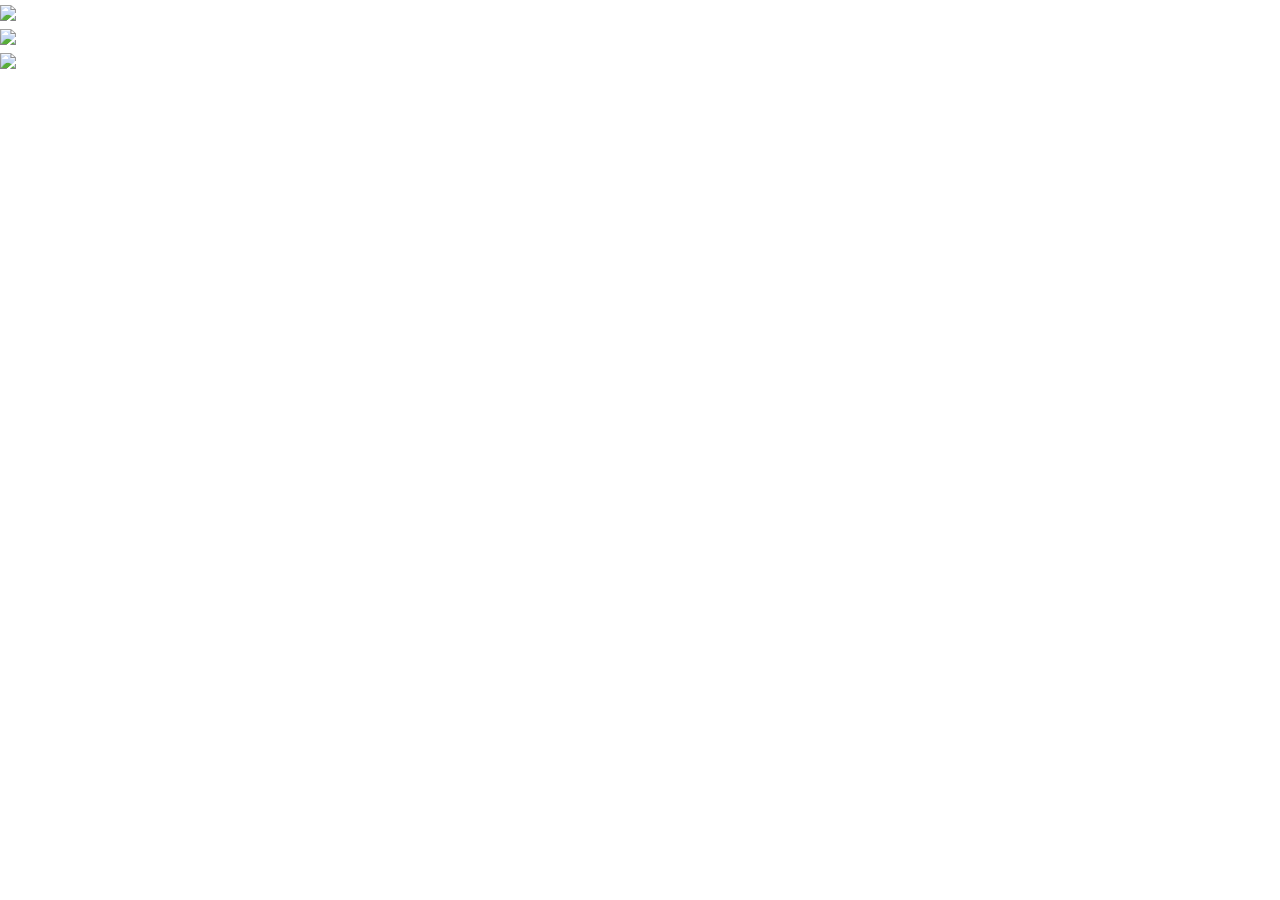
==== clone_applemusic_UI.html @ 35b53d31 "position sticky" ====
<!DOCTYPE html>
<html lang="en">

<head>
  <meta charset="UTF-8">
  <meta http-equiv="X-UA-Compatible" content="IE=edge">
  <meta name="viewport" content="width=device-width, initial-scale=1.0">
  <link href="https://cdn.jsdelivr.net/npm/bootstrap@5.1.3/dist/css/bootstrap.min.css" rel="stylesheet">
  <link rel="stylesheet" href="clone_applemusic_UI.css">
  <title>Document</title>
</head>

<body>

  <div class="card-background">
    <div class="card-box">
      <img src="카드이미지1경로">
    </div>
    <div class="card-box">
      <img src="카드이미지2경로">
    </div>
    <div class="card-box">
      <img src="카드이미지3경로">
    </div>
  </div>








  <script src="https://cdnjs.cloudflare.com/ajax/libs/jquery/3.6.0/jquery.min.js"
    integrity="sha512-894YE6QWD5I59HgZOGReFYm4dnWc1Qt5NtvYSaNcOP+u1T9qYdvdihz0PPSiiqn/+/3e7Jo4EaG7TubfWGUrMQ=="
    crossorigin="anonymous" referrerpolicy="no-referrer"></script>
  <script src="https://cdn.jsdelivr.net/npm/bootstrap@5.1.3/dist/js/bootstrap.bundle.min.js"></script>
</body>

</html>
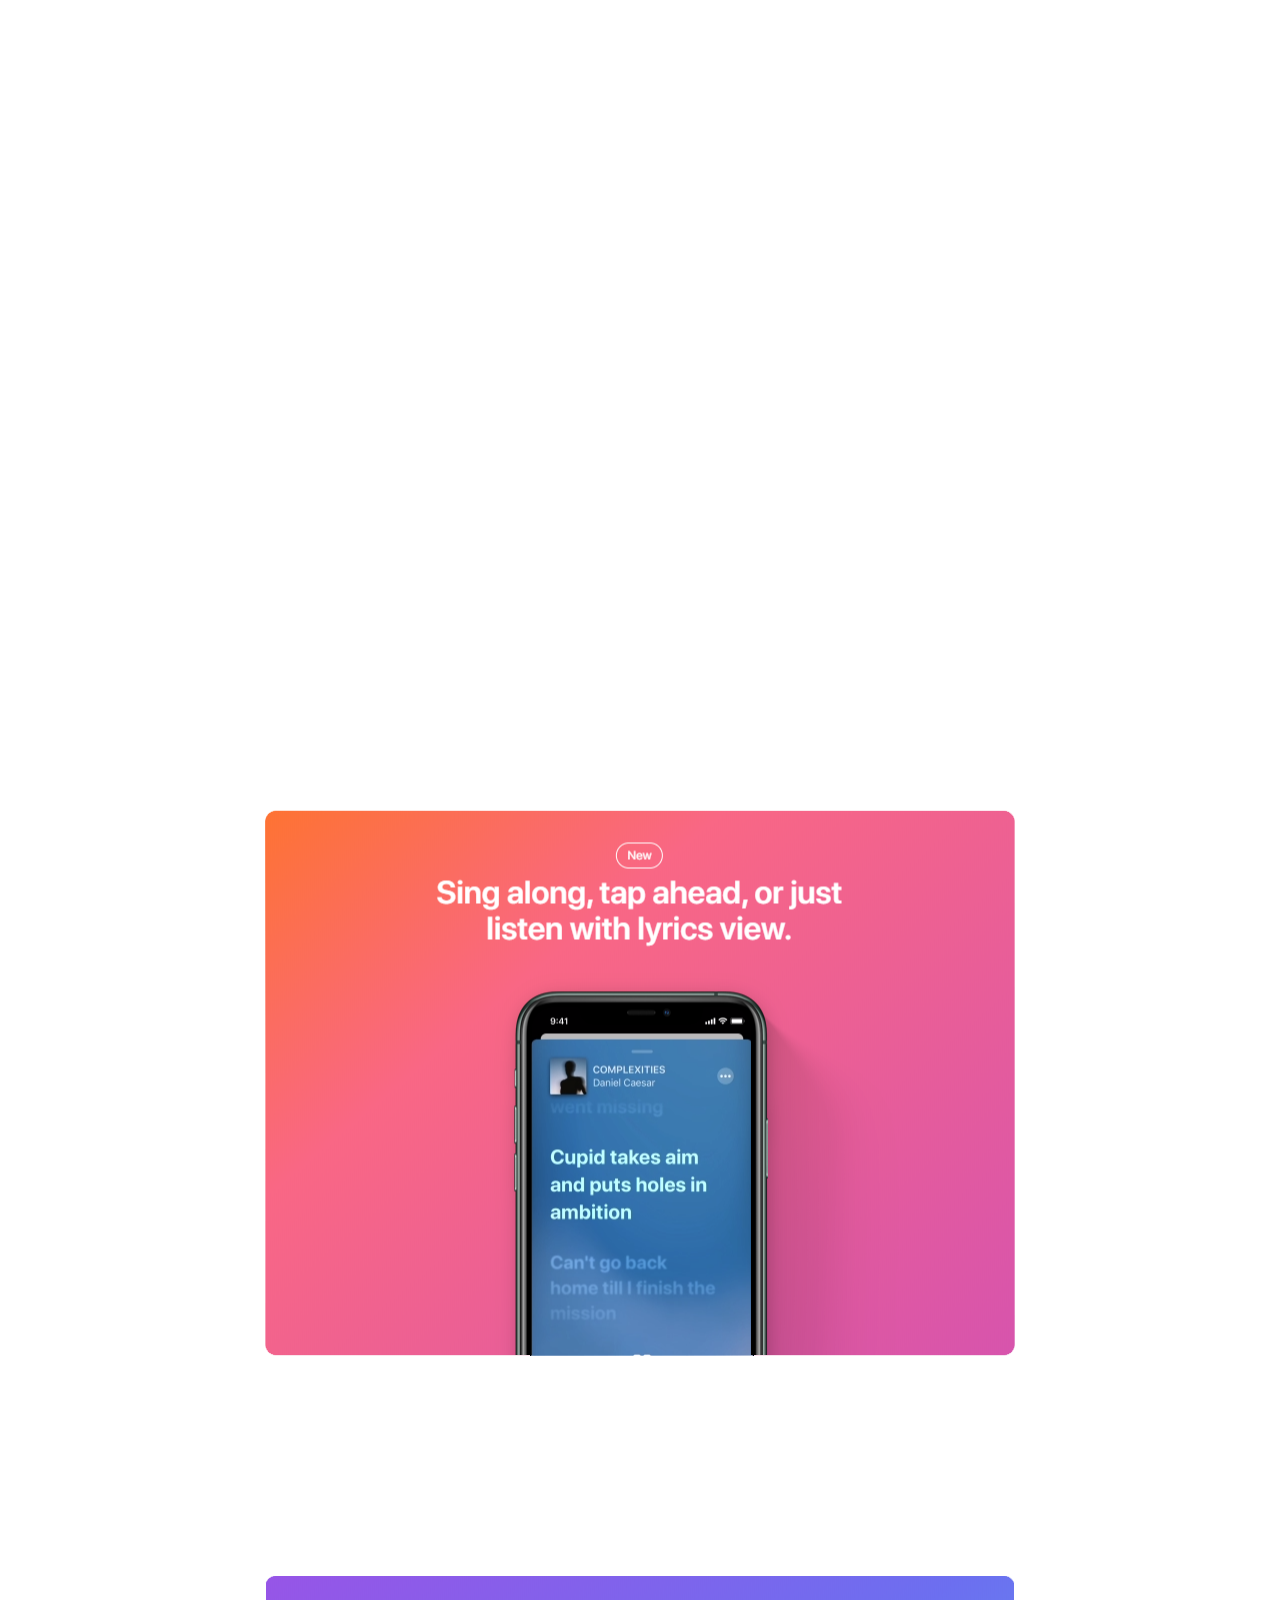
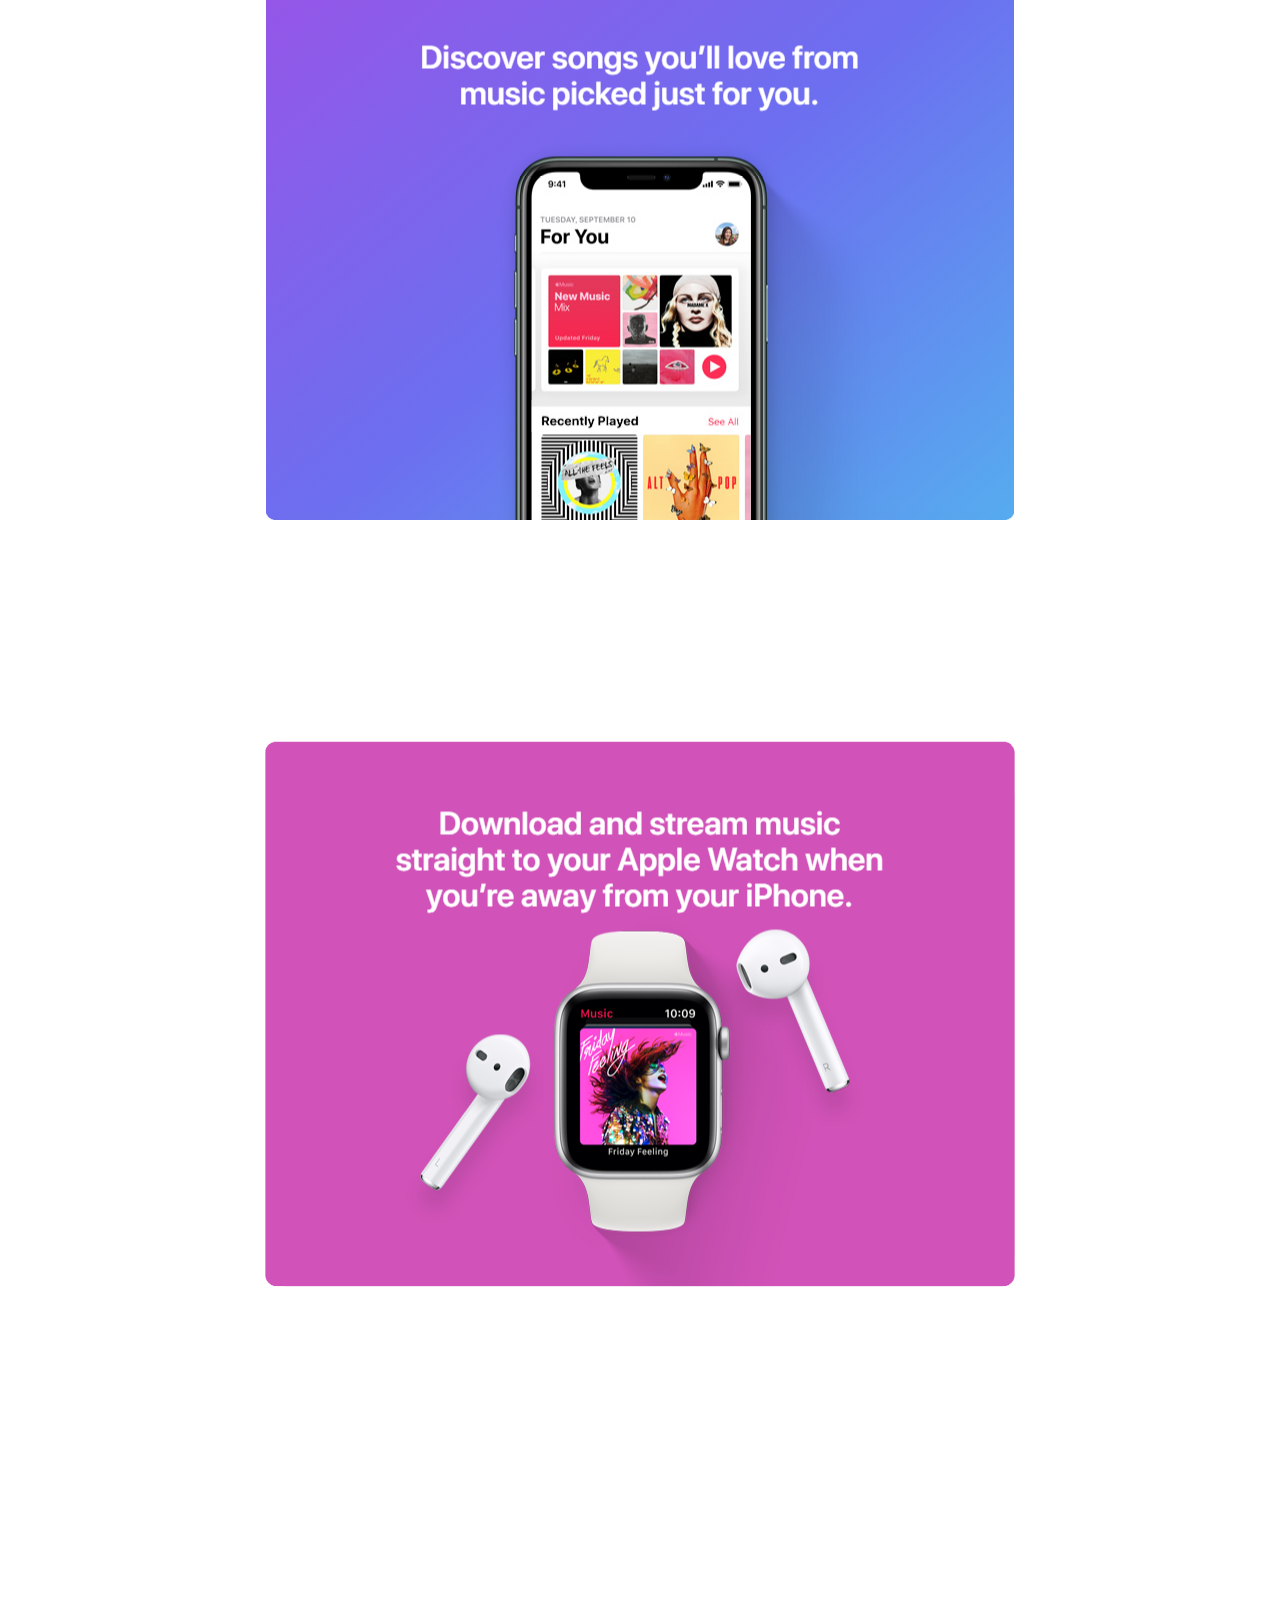
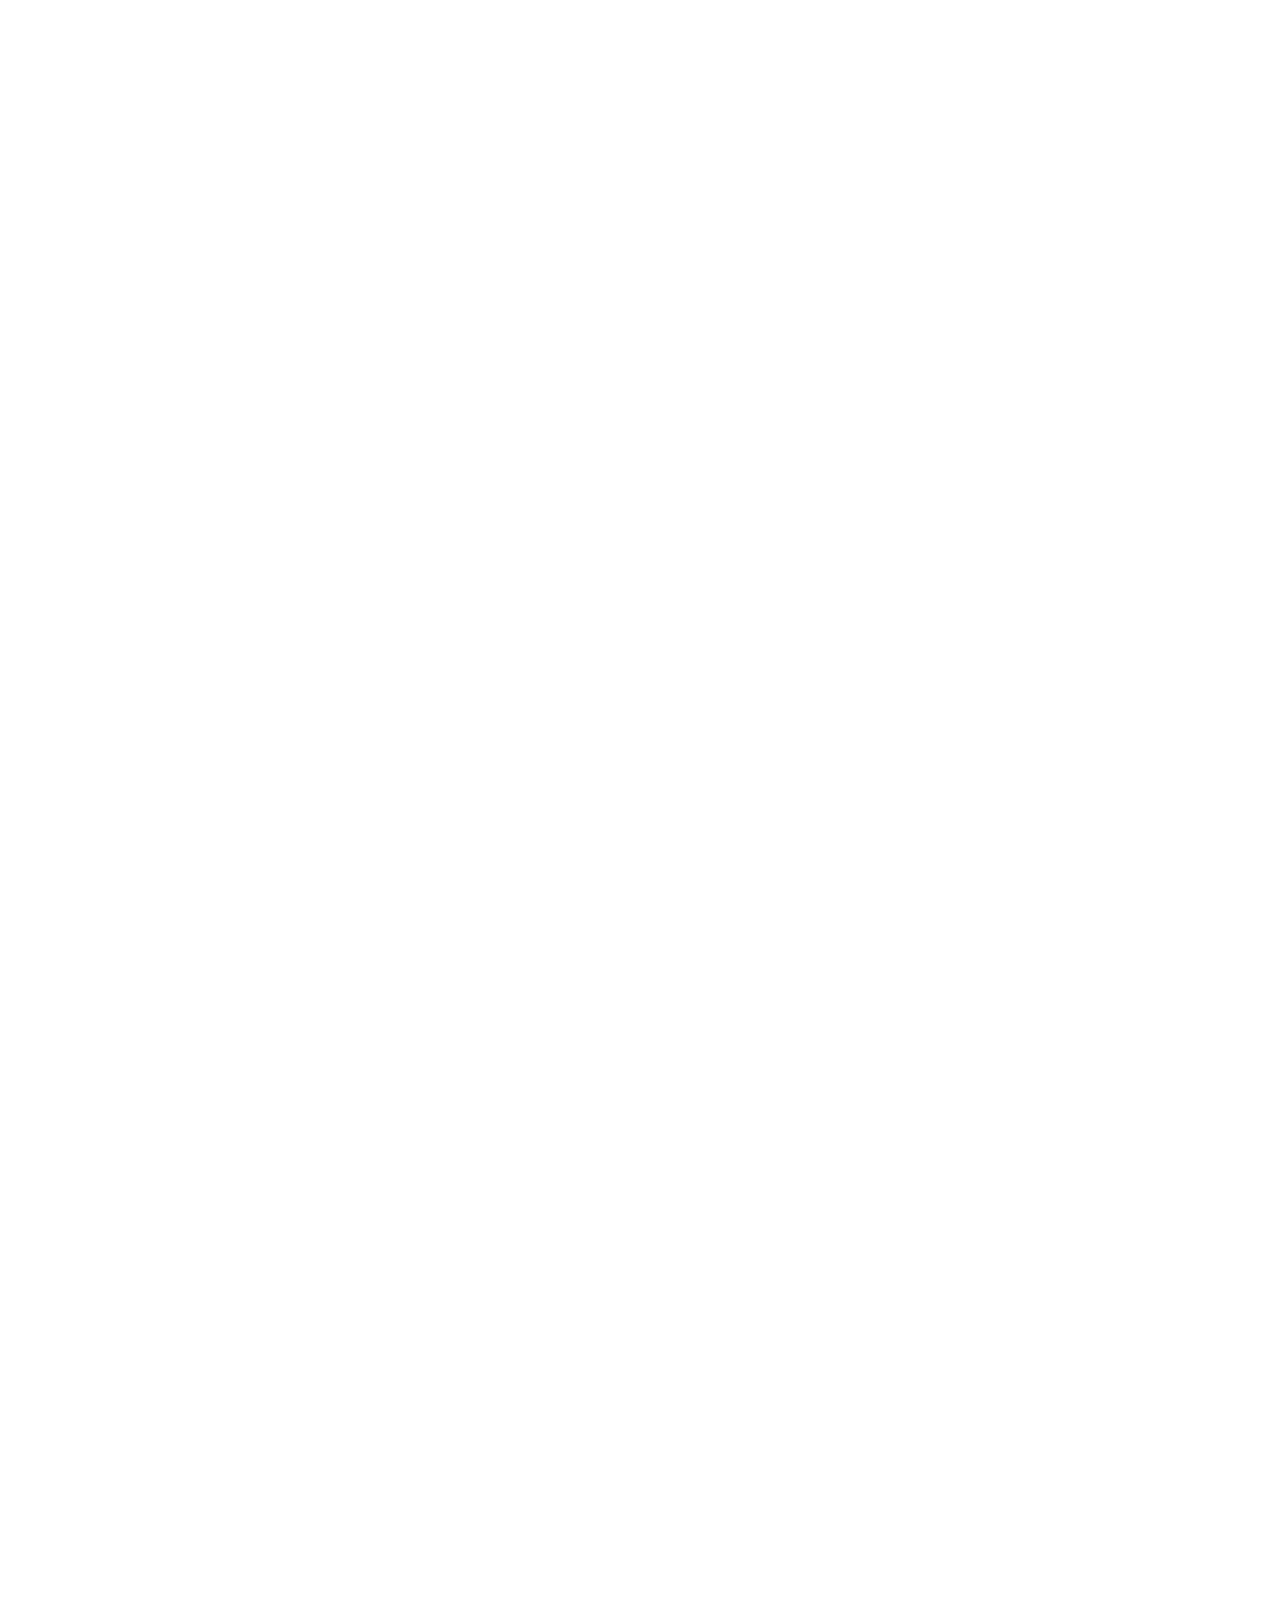
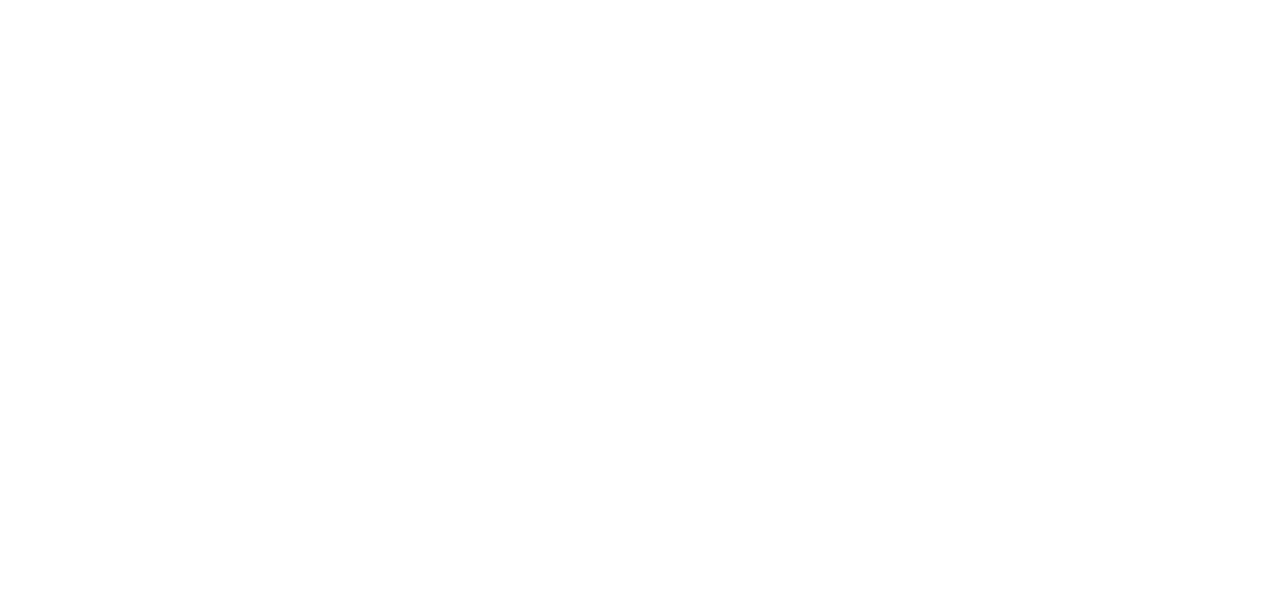
==== commit ed4a67f9: "clone_applemusic_UI" ====
--- a/clone_applemusic_UI.html
+++ b/clone_applemusic_UI.html
@@ -14,13 +14,13 @@
 
   <div class="card-background">
     <div class="card-box">
-      <img src="카드이미지1경로">
+      <img src="card1.png">
     </div>
     <div class="card-box">
-      <img src="카드이미지2경로">
+      <img src="card2.png">
     </div>
     <div class="card-box">
-      <img src="카드이미지3경로">
+      <img src="card3.png">
     </div>
   </div>
 
@@ -35,6 +35,18 @@
     integrity="sha512-894YE6QWD5I59HgZOGReFYm4dnWc1Qt5NtvYSaNcOP+u1T9qYdvdihz0PPSiiqn/+/3e7Jo4EaG7TubfWGUrMQ=="
     crossorigin="anonymous" referrerpolicy="no-referrer"></script>
   <script src="https://cdn.jsdelivr.net/npm/bootstrap@5.1.3/dist/js/bootstrap.bundle.min.js"></script>
+  <script>
+    $(window).scroll(function () {
+
+      var 높이 = $(window).scrollTop();
+      console.log(높이);
+
+      var y = -1 / 500 * 높이 + 115 / 50;
+      $('.card-box').eq(0).css('opacity', y);
+
+    });
+  </script>
+
 </body>
 
 </html>--- a/clone_applemusic_UI.css
+++ b/clone_applemusic_UI.css
@@ -0,0 +1,17 @@
+.card-background {
+  height: 3000px;
+  margin-top: 800px;
+  margin-bottom: 1600px;
+}
+
+.card-box img {
+  display: block;
+  margin: auto;
+  max-width: 80%;
+}
+
+.card-box {
+  position: sticky;
+  top: 400px;
+  margin-top: 200px;
+}